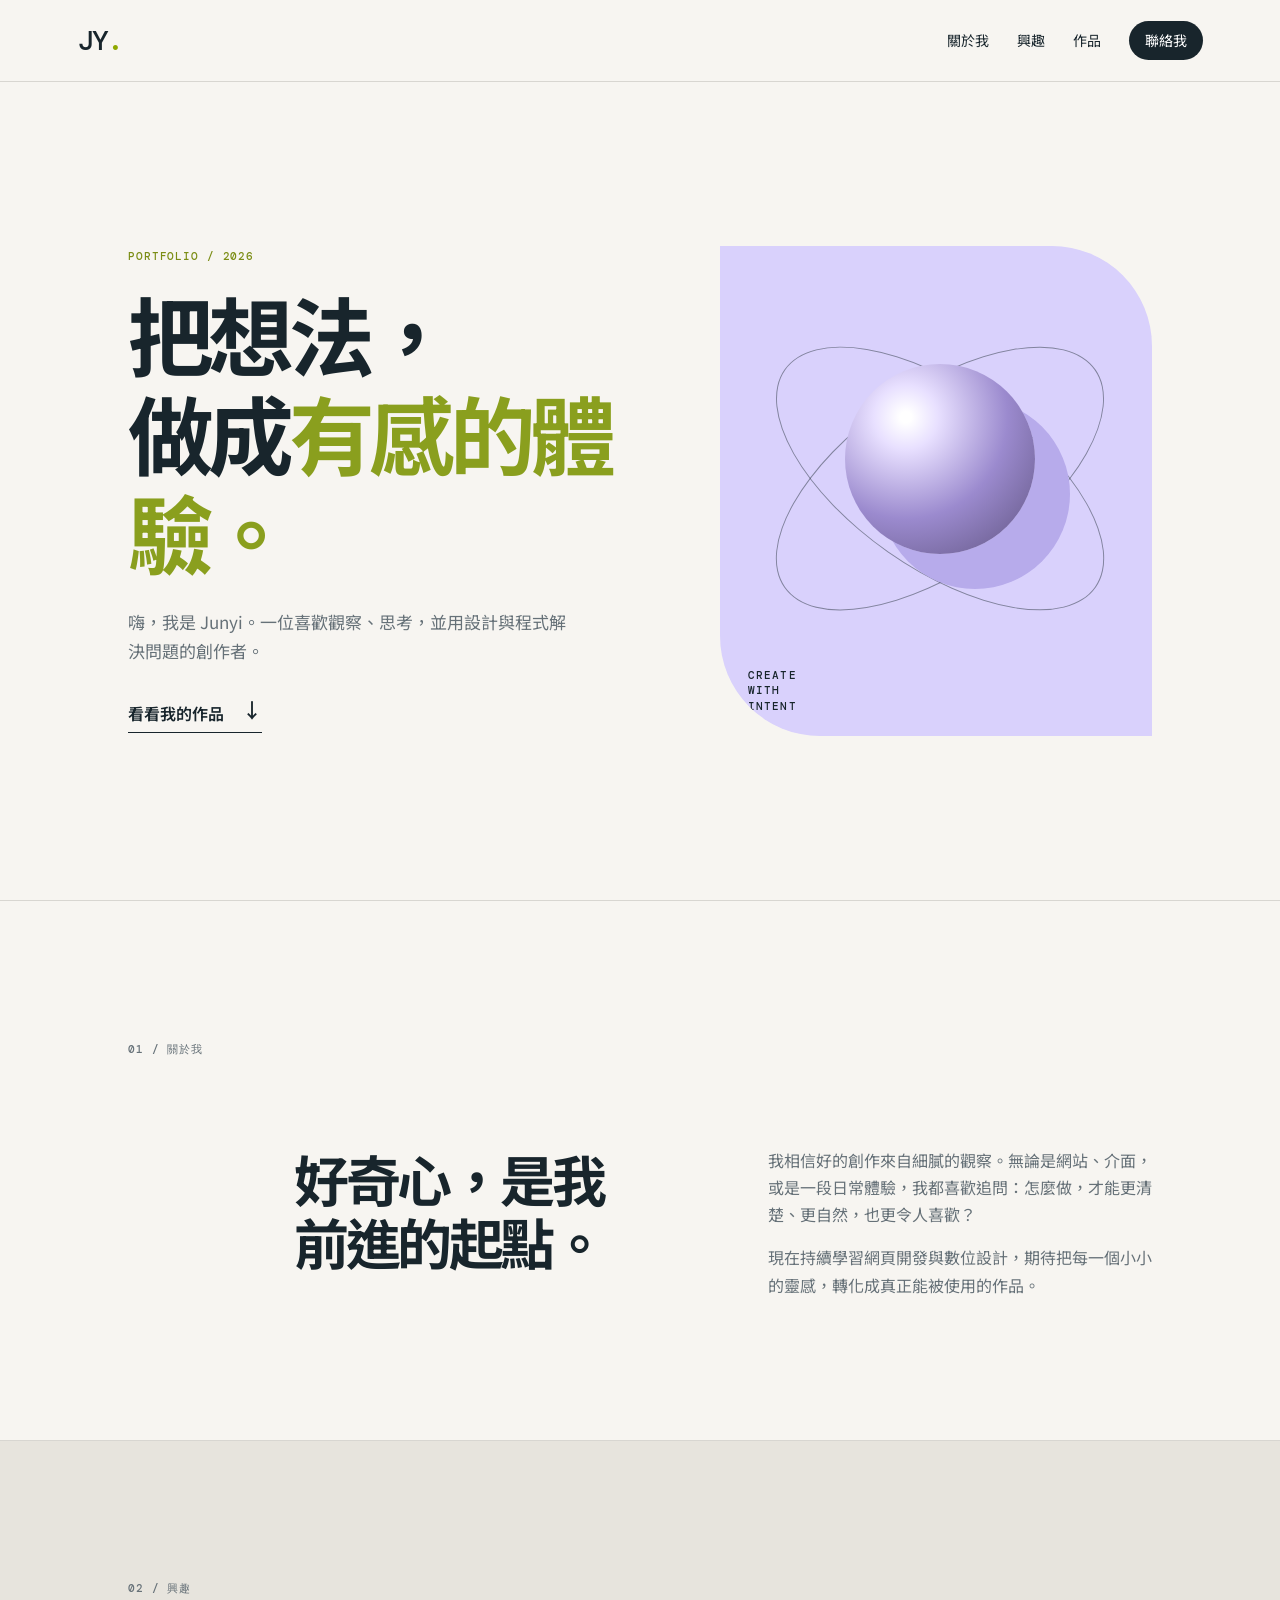
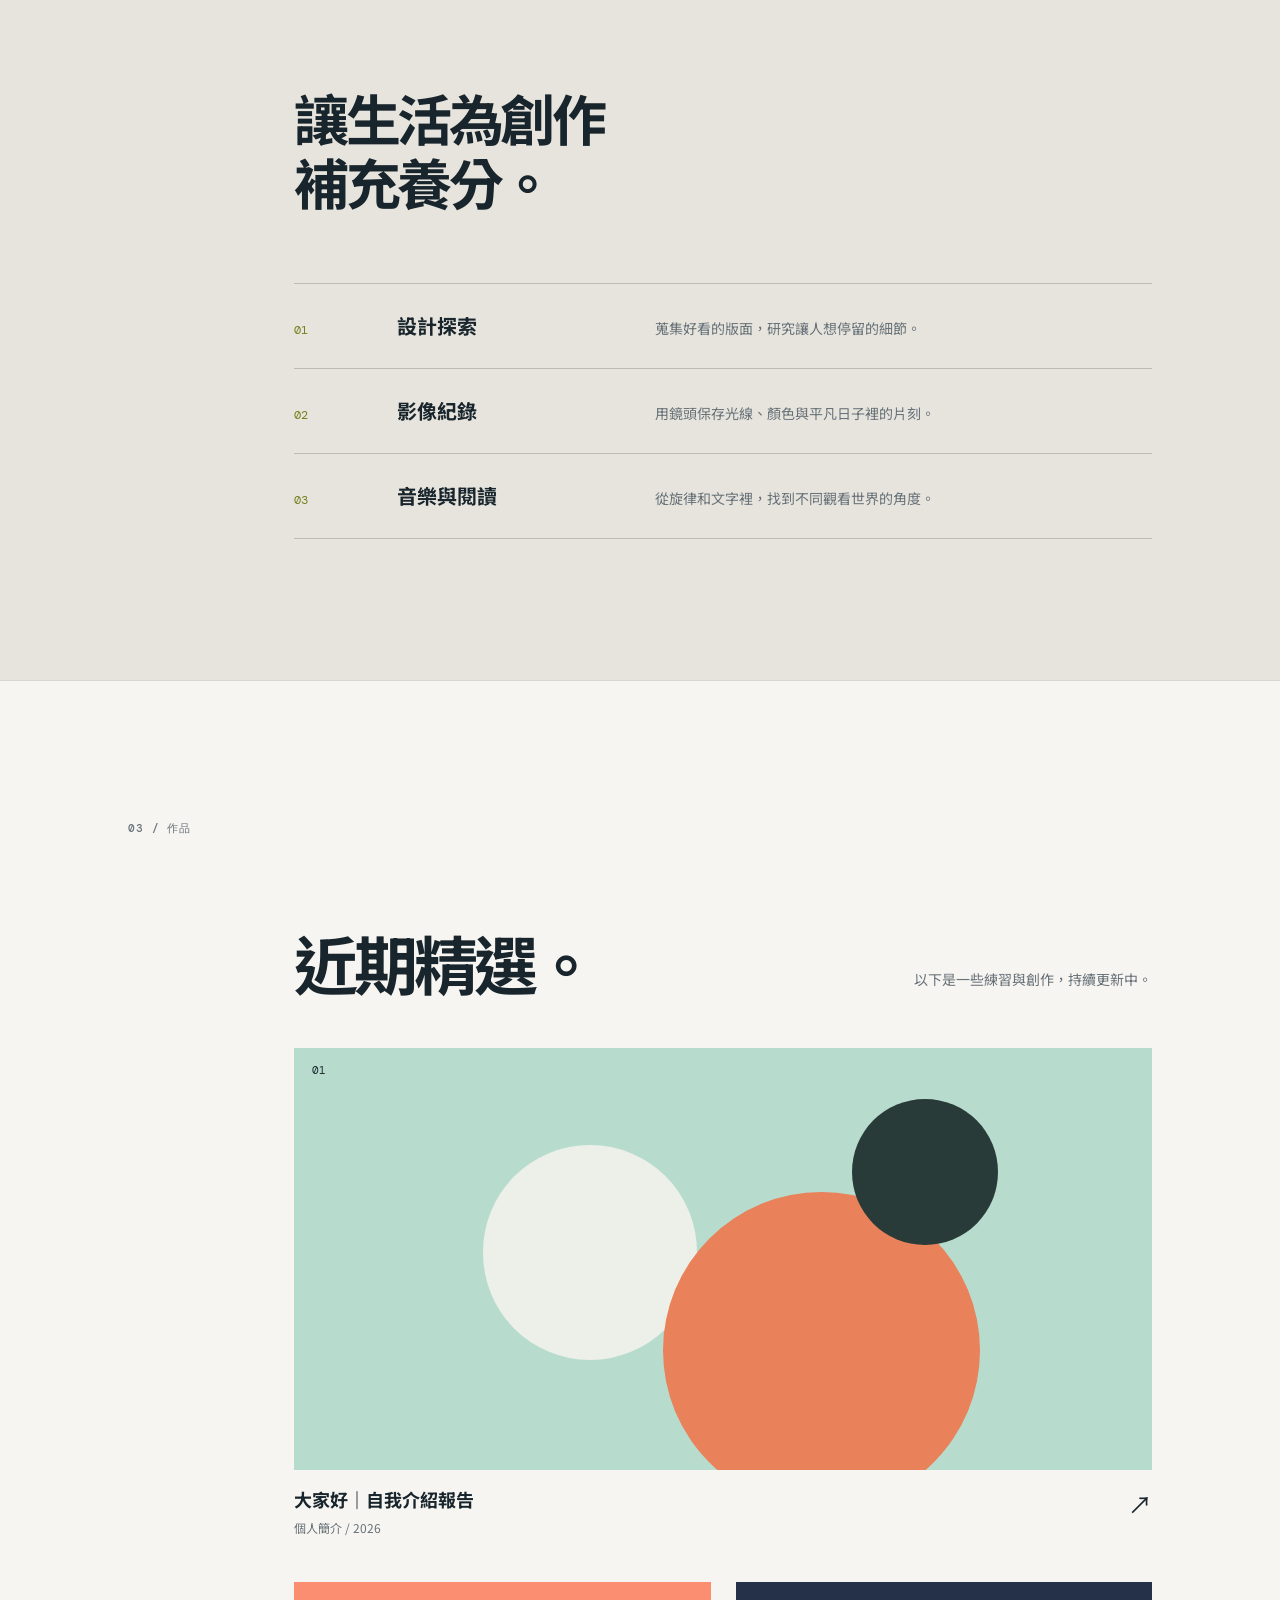
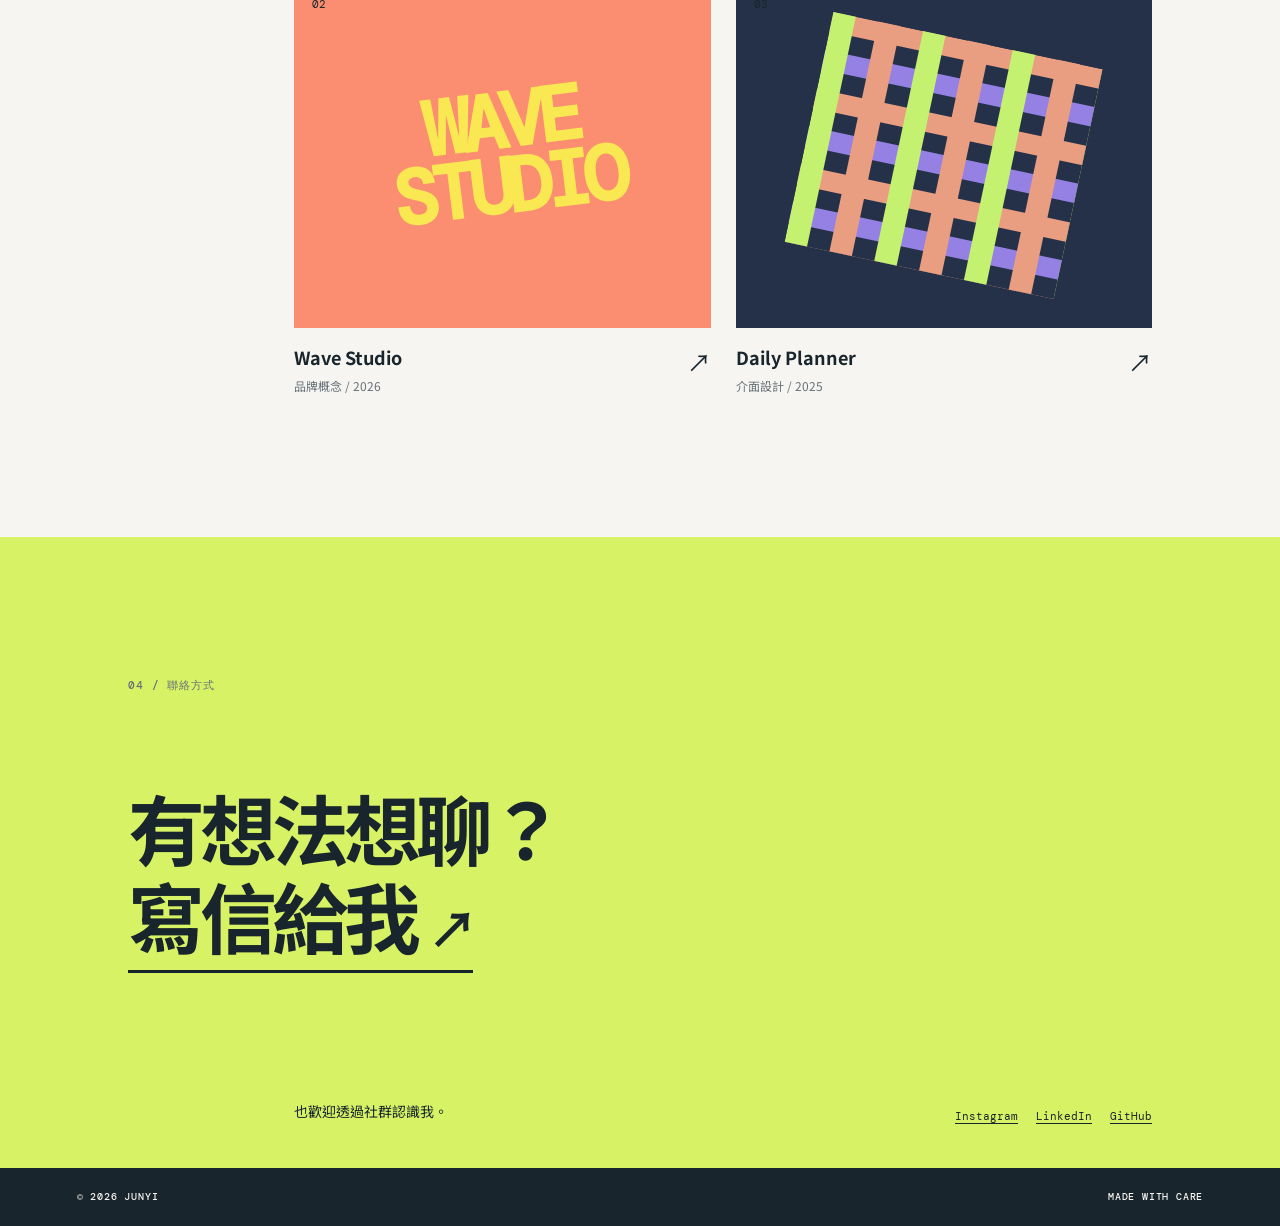
==== index.html @ 3240220b "Create responsive portfolio website" ====
<!DOCTYPE html>
<html lang="zh-Hant">
  <head>
    <meta charset="UTF-8" />
    <meta name="viewport" content="width=device-width, initial-scale=1.0" />
    <meta
      name="description"
      content="Junyi 的個人作品集：關於我、興趣、作品與聯絡方式。"
    />
    <title>Junyi — 個人作品集</title>
    <link rel="preconnect" href="https://fonts.googleapis.com" />
    <link rel="preconnect" href="https://fonts.gstatic.com" crossorigin />
    <link
      href="https://fonts.googleapis.com/css2?family=DM+Mono:wght@400;500&family=Noto+Sans+TC:wght@400;500;600;700&display=swap"
      rel="stylesheet"
    />
    <link rel="stylesheet" href="style.css" />
  </head>
  <body>
    <header class="site-header">
      <a class="logo" href="#top" aria-label="回到首頁">JY<span>.</span></a>
      <button class="menu-button" aria-expanded="false" aria-controls="site-nav">
        <span></span><span></span>
        <span class="sr-only">開啟選單</span>
      </button>
      <nav id="site-nav" class="site-nav" aria-label="主要選單">
        <a href="#about">關於我</a>
        <a href="#interests">興趣</a>
        <a href="#work">作品</a>
        <a class="nav-contact" href="#contact">聯絡我</a>
      </nav>
    </header>

    <main id="top">
      <section class="hero">
        <div class="hero-copy">
          <p class="eyebrow">PORTFOLIO / 2026</p>
          <h1>把想法，<br />做成<span>有感的體驗。</span></h1>
          <p class="hero-intro">
            嗨，我是 Junyi。一位喜歡觀察、思考，並用設計與程式解決問題的創作者。
          </p>
          <a class="text-link" href="#work">看看我的作品 <span aria-hidden="true">↓</span></a>
        </div>
        <div class="hero-art" aria-hidden="true">
          <div class="orbit orbit-one"></div>
          <div class="orbit orbit-two"></div>
          <div class="sphere"></div>
          <p>CREATE<br />WITH<br />INTENT</p>
        </div>
      </section>

      <section id="about" class="section about-section reveal">
        <p class="section-number">01 / 關於我</p>
        <div class="section-content split-content">
          <h2>好奇心，是我<br />前進的起點。</h2>
          <div>
            <p>
              我相信好的創作來自細膩的觀察。無論是網站、介面，或是一段日常體驗，我都喜歡追問：怎麼做，才能更清楚、更自然，也更令人喜歡？
            </p>
            <p>
              現在持續學習網頁開發與數位設計，期待把每一個小小的靈感，轉化成真正能被使用的作品。
            </p>
          </div>
        </div>
      </section>

      <section id="interests" class="section interest-section reveal">
        <p class="section-number">02 / 興趣</p>
        <div class="section-content">
          <h2>讓生活為創作<br />補充養分。</h2>
          <div class="interest-list">
            <article><span>01</span><h3>設計探索</h3><p>蒐集好看的版面，研究讓人想停留的細節。</p></article>
            <article><span>02</span><h3>影像紀錄</h3><p>用鏡頭保存光線、顏色與平凡日子裡的片刻。</p></article>
            <article><span>03</span><h3>音樂與閱讀</h3><p>從旋律和文字裡，找到不同觀看世界的角度。</p></article>
          </div>
        </div>
      </section>

      <section id="work" class="section work-section reveal">
        <p class="section-number">03 / 作品</p>
        <div class="section-content">
          <div class="work-heading"><h2>近期精選。</h2><p>以下是一些練習與創作，持續更新中。</p></div>
          <div class="work-grid">
            <a class="project project-main" href="hello.html">
              <div class="project-art art-one"><span>01</span><i></i><i></i><i></i></div>
              <div class="project-info"><h3>大家好｜自我介紹報告</h3><p>個人簡介 / 2026</p><b>↗</b></div>
            </a>
            <a class="project" href="#contact">
              <div class="project-art art-two"><span>02</span><div>WAVE<br />STUDIO</div></div>
              <div class="project-info"><h3>Wave Studio</h3><p>品牌概念 / 2026</p><b>↗</b></div>
            </a>
            <a class="project" href="#contact">
              <div class="project-art art-three"><span>03</span><div class="pixel-grid"></div></div>
              <div class="project-info"><h3>Daily Planner</h3><p>介面設計 / 2025</p><b>↗</b></div>
            </a>
          </div>
        </div>
      </section>

      <section id="contact" class="contact-section reveal">
        <p class="section-number">04 / 聯絡方式</p>
        <h2>有想法想聊？<br /><a href="mailto:hello@example.com">寫信給我 <span>↗</span></a></h2>
        <div class="contact-bottom"><p>也歡迎透過社群認識我。</p><div><a href="#contact">Instagram</a><a href="#contact">LinkedIn</a><a href="#contact">GitHub</a></div></div>
      </section>
    </main>

    <footer><span>© <span id="year"></span> JUNYI</span><span>MADE WITH CARE</span></footer>
    <script>
      const menuButton = document.querySelector('.menu-button');
      const nav = document.querySelector('.site-nav');
      menuButton.addEventListener('click', () => {
        const isOpen = menuButton.getAttribute('aria-expanded') === 'true';
        menuButton.setAttribute('aria-expanded', !isOpen);
        nav.classList.toggle('is-open');
      });
      document.querySelectorAll('.site-nav a').forEach((link) => link.addEventListener('click', () => {
        nav.classList.remove('is-open'); menuButton.setAttribute('aria-expanded', 'false');
      }));
      document.getElementById('year').textContent = new Date().getFullYear();
      const observer = new IntersectionObserver((entries) => entries.forEach((entry) => {
        if (entry.isIntersecting) { entry.target.classList.add('visible'); observer.unobserve(entry.target); }
      }), { threshold: 0.12 });
      document.querySelectorAll('.reveal').forEach((element) => observer.observe(element));
    </script>
  </body>
</html>
---- style.css ----
:root { --ink:#18252c; --paper:#f7f5f1; --lime:#d8f266; --lavender:#d9d1fc; --line:#d8d6d1; --muted:#667178; }
* { box-sizing:border-box; }
html { scroll-behavior:smooth; }
body { margin:0; color:var(--ink); background:var(--paper); font-family:"Noto Sans TC",sans-serif; font-size:16px; line-height:1.7; }
a { color:inherit; text-decoration:none; }
.site-header { height:82px; display:flex; align-items:center; justify-content:space-between; padding:0 clamp(24px,6vw,92px); border-bottom:1px solid var(--line); position:relative; z-index:5; }
.logo { font:500 28px/1 "DM Mono",monospace; letter-spacing:-2px; }.logo span { color:#8fa800; }
.site-nav { display:flex; align-items:center; gap:28px; font-size:14px; }.site-nav a:not(.nav-contact):hover { color:#7b8d15; }.nav-contact { background:var(--ink); color:white; padding:8px 16px; border-radius:99px; }
.menu-button { display:none; border:0; background:none; padding:8px 0; }.menu-button span:not(.sr-only) { display:block; width:24px; height:1.5px; margin:5px; background:var(--ink); }.sr-only { position:absolute; width:1px; height:1px; overflow:hidden; clip:rect(0,0,0,0); }
.hero { min-height:calc(100vh - 82px); display:grid; grid-template-columns:1.1fr .9fr; align-items:center; gap:5vw; padding:clamp(64px,11vw,150px) clamp(24px,10vw,155px); overflow:hidden; }
.eyebrow,.section-number,footer { font:500 11px/1.4 "DM Mono",monospace; letter-spacing:.08em; }.eyebrow { color:#7b8d15; margin:0 0 20px; }
h1,h2,h3,p { margin-top:0; } h1,h2 { letter-spacing:-.065em; line-height:1.15; } h1 { font-size:clamp(52px,6.7vw,103px); margin-bottom:28px; font-weight:700; } h1 span { color:#8a9f1e; }.hero-intro { max-width:440px; color:var(--muted); margin-bottom:34px; font-size:17px; }.text-link { display:inline-flex; gap:18px; font-weight:600; border-bottom:1px solid var(--ink); padding-bottom:5px; }.text-link span { font-size:20px; line-height:1; }
.hero-art { height:min(490px,40vw); min-height:360px; background:var(--lavender); position:relative; overflow:hidden; border-radius:0 100px 0 100px; }.hero-art p { position:absolute; z-index:2; left:28px; bottom:22px; margin:0; font:500 11px/1.4 "DM Mono",monospace; letter-spacing:.1em; }.sphere { position:absolute; width:44%; aspect-ratio:1; border-radius:50%; background:radial-gradient(circle at 32% 28%,#fff 0 3%,#e8e0ff 17%,#9b8ace 54%,#5e527e 100%); left:29%; top:24%; box-shadow:35px 35px 0 #b7abeb; }.orbit { position:absolute; border:1px solid rgba(24,37,44,.45); border-radius:50%; transform:rotate(-35deg); left:7%; top:29%; width:88%; height:37%; }.orbit-two { transform:rotate(35deg); }.orbit-one:after { content:""; position:absolute; width:15px; height:15px; border-radius:50%; background:var(--lime); top:-8px; left:45%; }
.section { padding:clamp(75px,11vw,150px) clamp(24px,10vw,155px); border-top:1px solid var(--line); }.section-number { color:var(--muted); margin-bottom:clamp(45px,7vw,100px); }.section-content { margin-left:clamp(0px,13vw,200px); }.split-content { display:grid; grid-template-columns:1fr 1fr; gap:7vw; }.split-content h2,.section-content>h2 { font-size:clamp(38px,4.3vw,66px); margin-bottom:0; }.split-content p { color:var(--muted); }.split-content p:last-child { margin-bottom:0; }
.interest-section { background:#e7e4dd; }.interest-list { margin-top:70px; border-top:1px solid #bdbbb5; }.interest-list article { display:grid; grid-template-columns:12% 30% 1fr; align-items:baseline; border-bottom:1px solid #bdbbb5; padding:25px 0; }.interest-list span { font:12px "DM Mono",monospace; color:#71801d; }.interest-list h3 { font-size:20px; margin:0; }.interest-list p { margin:0; color:var(--muted); font-size:14px; }
.work-heading { display:flex; align-items:end; justify-content:space-between; gap:25px; margin-bottom:48px; }.work-heading h2 { font-size:clamp(42px,5vw,76px); margin:0; }.work-heading p { color:var(--muted); margin:0 0 8px; font-size:14px; }.work-grid { display:grid; grid-template-columns:repeat(2,1fr); gap:44px 25px; }.project-main { grid-column:span 2; }.project-art { min-height:260px; height:27vw; position:relative; overflow:hidden; }.project-main .project-art { height:33vw; max-height:460px; }.project-art>span { position:absolute; z-index:2; left:18px; top:15px; font:11px "DM Mono",monospace; }.art-one { background:#b7dcce; }.art-one i { position:absolute; display:block; border-radius:50%; width:25%; aspect-ratio:1; background:#edf0e8; left:22%; top:23%; }.art-one i:nth-of-type(2) { width:37%; left:43%; top:34%; background:#e9815a; }.art-one i:nth-of-type(3) { width:17%; left:65%; top:12%; background:#293b39; }.art-two { background:#fb8e70; display:grid; place-items:center; }.art-two div { font:700 clamp(40px,6vw,92px)/.85 "DM Mono",monospace; letter-spacing:-.1em; color:#fae852; text-align:center; transform:rotate(-7deg); }.art-three { background:#253149; }.pixel-grid { position:absolute; inset:16% 17%; background:linear-gradient(90deg,#c5f171 25%,transparent 25% 50%,#e99e82 50% 75%,transparent 75%),linear-gradient(#e99e82 25%,transparent 25% 50%,#9581e3 50% 75%,transparent 75%); background-size:33.33% 33.33%; transform:rotate(12deg); }.project-info { display:grid; grid-template-columns:1fr auto; padding-top:14px; }.project-info h3 { margin:0; font-size:18px; }.project-info p { margin:3px 0 0; font-size:12px; color:var(--muted); grid-row:2; }.project-info b { grid-column:2; grid-row:1 / 3; font-size:24px; font-weight:400; }.project:hover .project-art { transform:translateY(-5px); }.project-art { transition:transform .3s ease; }
.contact-section { background:var(--lime); padding:clamp(75px,11vw,150px) clamp(24px,10vw,155px) 44px; }.contact-section h2 { font-size:clamp(46px,6vw,93px); margin:0 0 clamp(65px,11vw,150px); }.contact-section h2 a { border-bottom:3px solid var(--ink); }.contact-section h2 span { font-size:.65em; }.contact-bottom { display:flex; justify-content:space-between; align-items:end; padding-left:clamp(0px,13vw,200px); }.contact-bottom p { margin:0; font-size:14px; }.contact-bottom div { display:flex; gap:18px; font:11px "DM Mono",monospace; }.contact-bottom a { border-bottom:1px solid var(--ink); }
footer { display:flex; justify-content:space-between; padding:22px clamp(24px,6vw,92px); background:var(--ink); color:#f7f5f1; font-size:10px; }
.reveal { opacity:0; transform:translateY(18px); transition:opacity .65s ease,transform .65s ease; }.reveal.visible { opacity:1; transform:none; }
.back-link { font-size:14px; border-bottom:1px solid var(--ink); }.report-hero { min-height:calc(85vh - 82px); padding:clamp(70px,12vw,165px) clamp(24px,15vw,230px); background:var(--lavender); position:relative; }.report-hero .report-date { position:absolute; right:10vw; top:17%; font:12px "DM Mono",monospace; }.report-hero h1 { margin:20px 0 25px; }.report-hero>p:last-child { max-width:360px; color:#4d5570; }.report-block { padding:clamp(65px,10vw,140px) clamp(24px,15vw,230px); display:grid; grid-template-columns:23% 1fr; gap:4vw; border-bottom:1px solid var(--line); }.report-block h2 { font-size:clamp(38px,5.3vw,78px); margin-bottom:30px; }.report-intro>div { display:grid; grid-template-columns:1.15fr .85fr; gap:6vw; }.report-intro>div>p { color:var(--muted); margin-top:12px; }.report-facts { background:#e7e4dd; }.report-facts ul { list-style:none; margin:0; padding:0; }.report-facts li { display:flex; justify-content:space-between; gap:30px; padding:22px 0; border-top:1px solid #bbb9b4; }.report-facts li:last-child { border-bottom:1px solid #bbb9b4; }.report-facts span { color:var(--muted); }.report-facts b { font-size:18px; }.report-end { padding:clamp(75px,12vw,170px) clamp(24px,15vw,230px); background:var(--lime); text-align:center; }.report-end p { font-size:clamp(36px,5vw,72px); font-weight:700; letter-spacing:-.06em; margin-bottom:24px; }.report-end a { display:inline-block; font-weight:600; border-bottom:1px solid var(--ink); }
@media (max-width:700px) { .site-header { height:68px; }.menu-button { display:block; }.site-nav { display:none; position:absolute; top:68px; left:0; right:0; background:var(--paper); border-bottom:1px solid var(--line); padding:22px 24px; flex-direction:column; align-items:flex-start; gap:18px; }.site-nav.is-open { display:flex; }.hero { min-height:auto; grid-template-columns:1fr; padding-top:75px; padding-bottom:72px; }.hero-art { height:72vw; min-height:0; order:-1; border-radius:0 64px 0 64px; }.split-content { grid-template-columns:1fr; gap:30px; }.section-content { margin-left:0; }.interest-list { margin-top:45px; }.interest-list article { grid-template-columns:15% 1fr; gap:2px; }.interest-list p { grid-column:2; }.work-heading { display:block; }.work-heading p { margin-top:10px; }.work-grid { grid-template-columns:1fr; gap:36px; }.project-main { grid-column:auto; }.project-art,.project-main .project-art { height:60vw; min-height:220px; }.contact-bottom { padding-left:0; display:block; }.contact-bottom div { margin-top:20px; flex-wrap:wrap; }.contact-section h2 { margin-bottom:72px; }.report-hero { min-height:65vh; }.report-block { grid-template-columns:1fr; gap:34px; }.report-intro>div { grid-template-columns:1fr; gap:0; }.report-facts li { display:block; }.report-facts b { display:block; margin-top:5px; } }
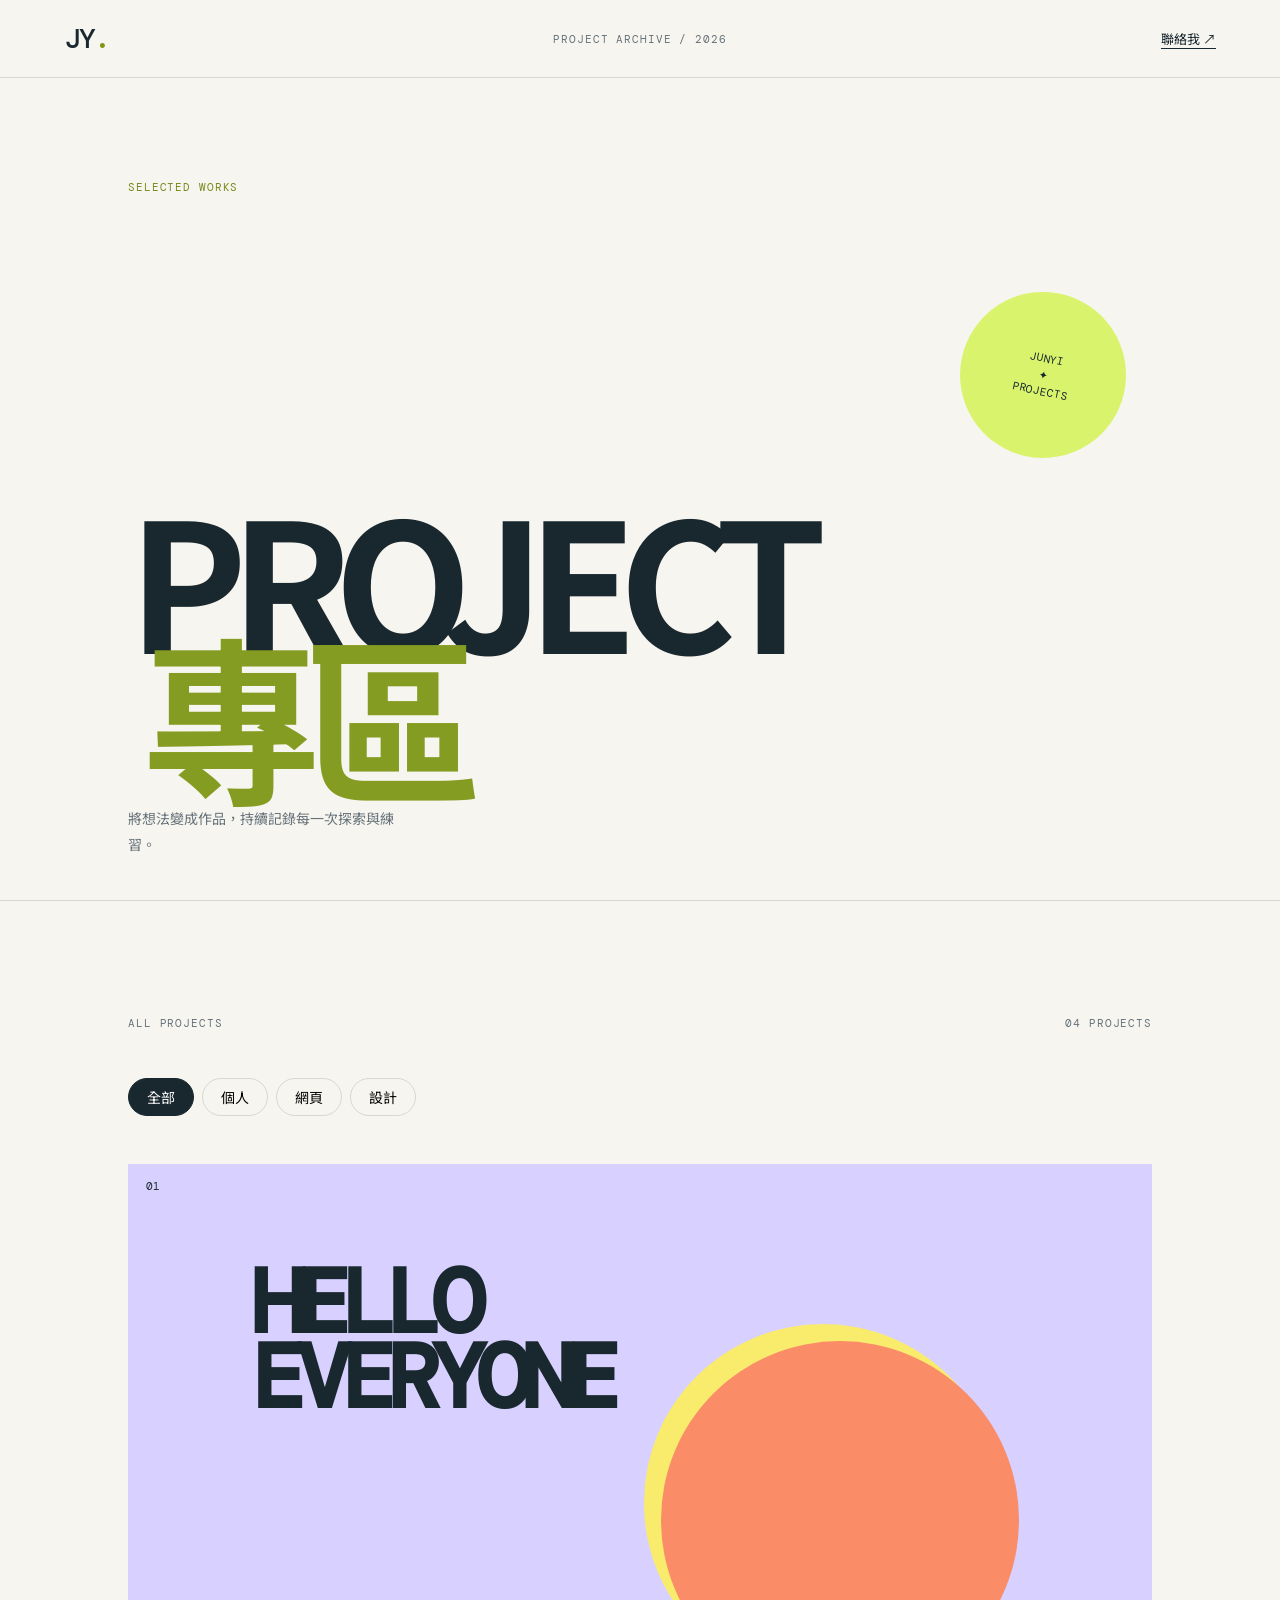
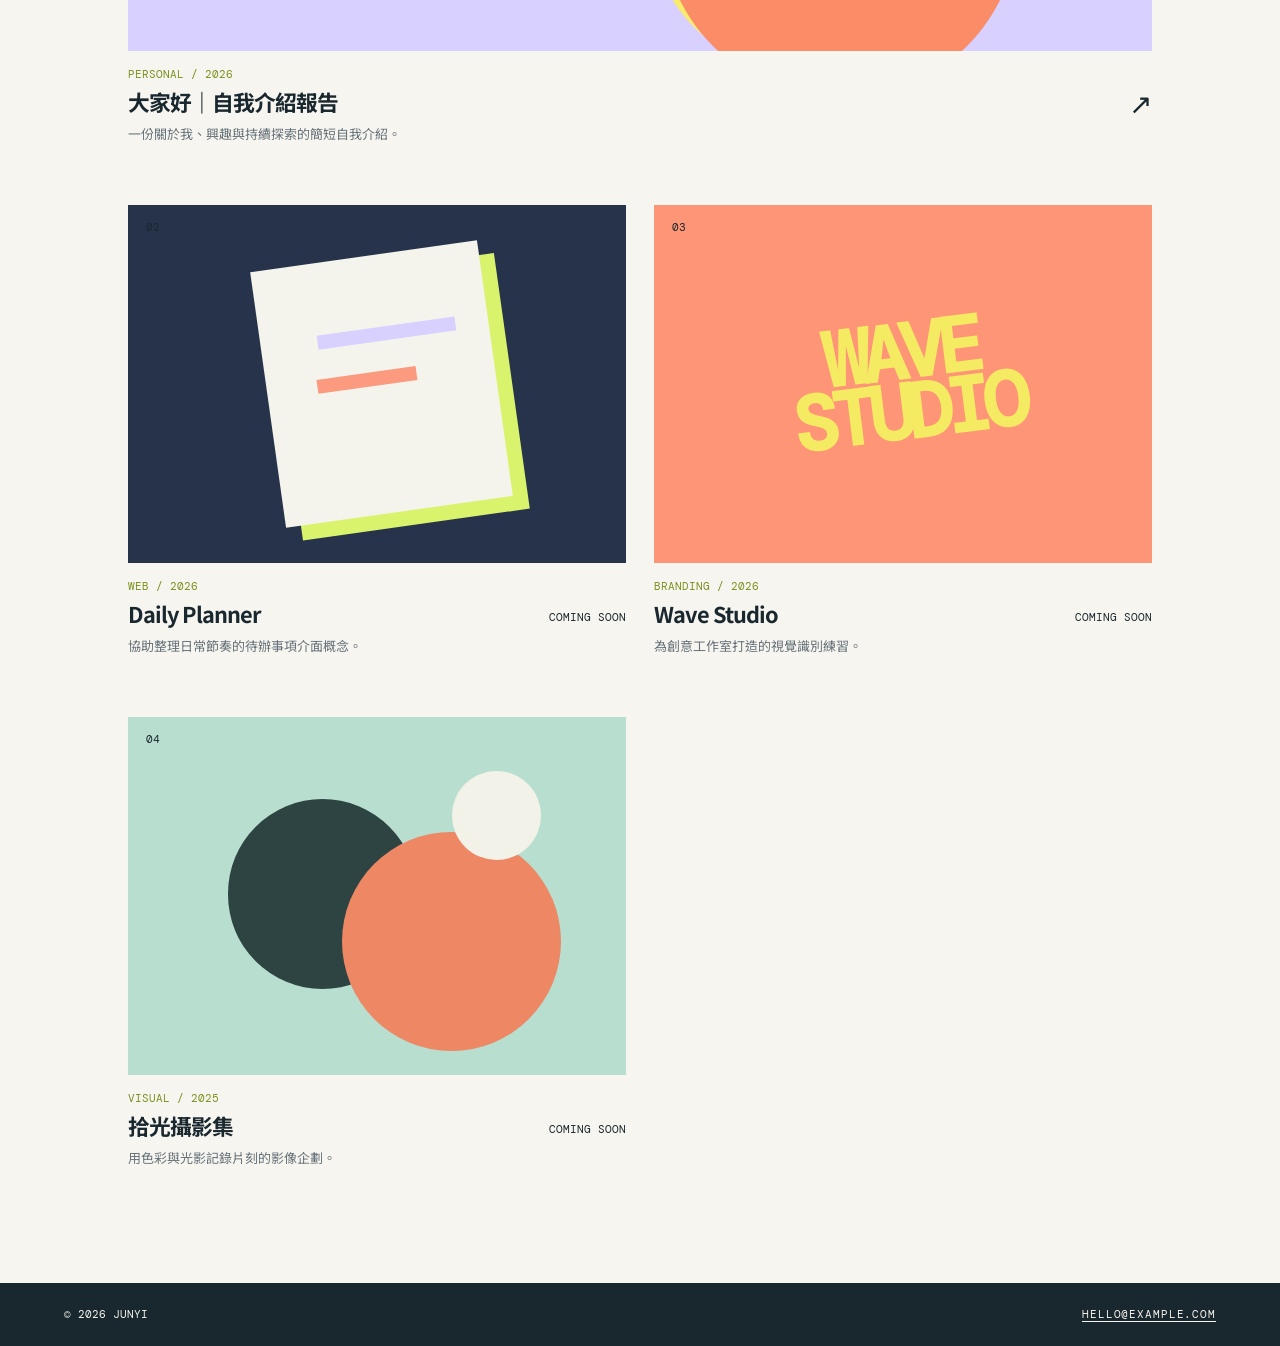
==== commit ee1d0618: "Transform homepage into project archive" ====
--- a/index.html
+++ b/index.html
@@ -1,6 +1,8 @@
 <!DOCTYPE html>
 <html lang="zh-Hant">
   <head>
+    <meta http-equiv="refresh" content="0; url=projects.html" />
+    <script>window.location.replace('projects.html');</script>
     <meta charset="UTF-8" />
     <meta name="viewport" content="width=device-width, initial-scale=1.0" />
     <meta
